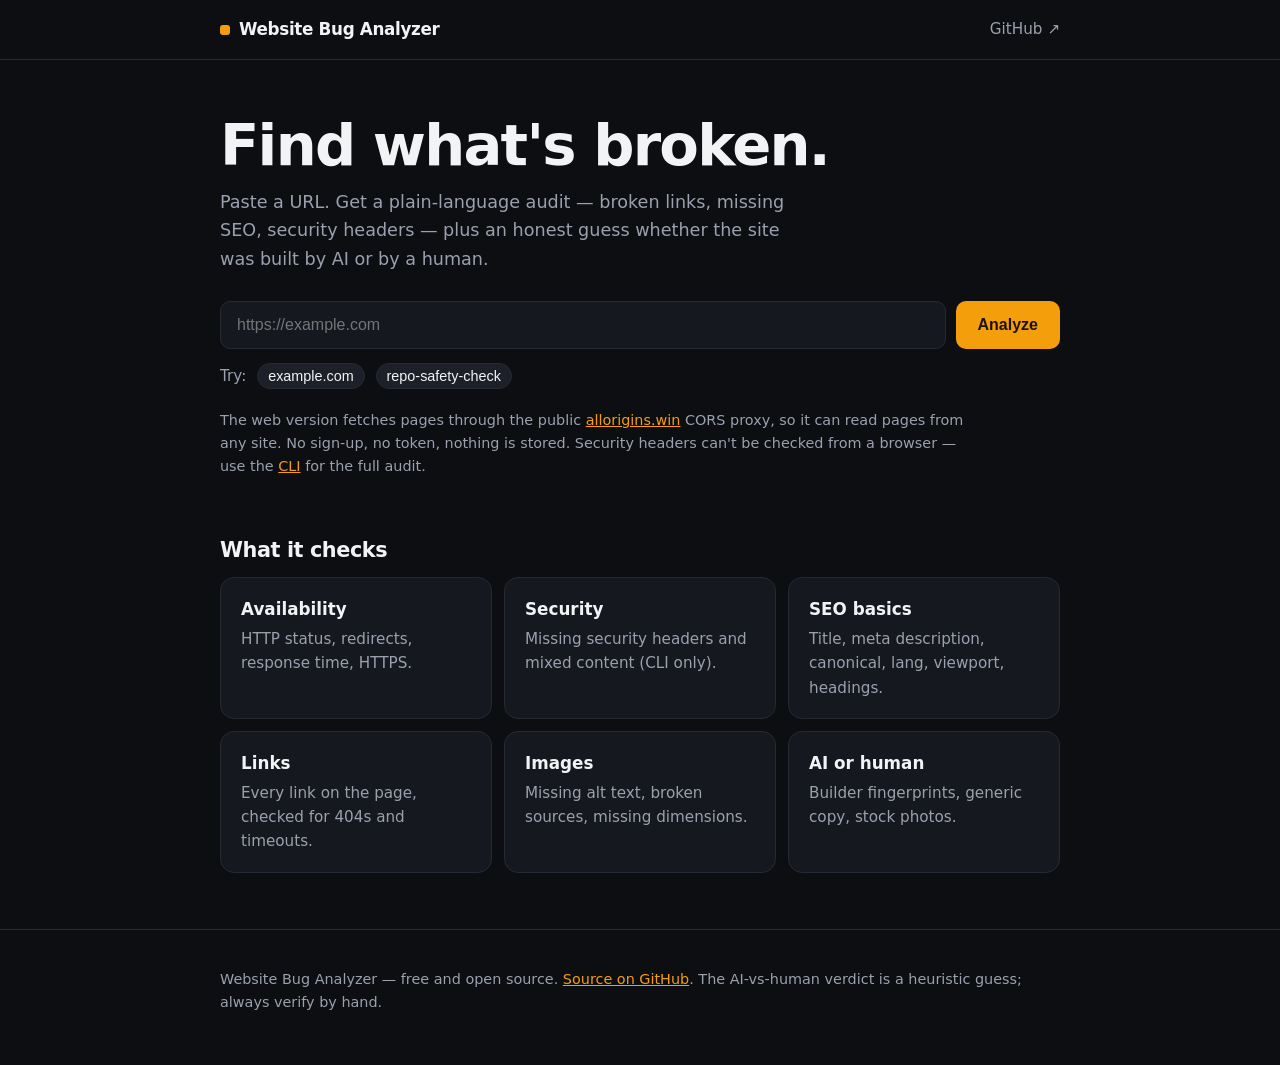
==== docs/index.html @ 870e61fa "Website Bug Analyzer v1.0.0: CLI + web audit for bugs and AI-vs-human signals" ====
<!DOCTYPE html>
<html lang="en">
<head>
  <meta charset="utf-8">
  <meta name="viewport" content="width=device-width, initial-scale=1">
  <title>Website Bug Analyzer — Find what's broken</title>
  <meta name="description" content="Paste any website URL and get a plain-language audit: broken links, missing SEO, security headers, and a heuristic guess whether the site was AI-built or human-built.">
  <link rel="canonical" href="https://akbar-lab-droid.github.io/website-bug-analyzer/">
  <link rel="stylesheet" href="styles.css">
</head>
<body>
  <header class="site-header">
    <div class="wrap header-row">
      <a class="brand" href="./">Website Bug Analyzer</a>
      <a class="github-link" href="https://github.com/Akbar-Lab-Droid/website-bug-analyzer">GitHub ↗</a>
    </div>
  </header>

  <main class="wrap">
    <section class="hero">
      <h1>Find what's broken.</h1>
      <p class="lede">Paste a URL. Get a plain-language audit — broken links, missing
      SEO, security headers — plus an honest guess whether the site was
      built by AI or by a human.</p>

      <form id="analyze-form" class="analyze-form">
        <label class="sr-only" for="url-input">Website URL</label>
        <input id="url-input" type="url" inputmode="url" required
               placeholder="https://example.com" autocomplete="off"
               spellcheck="false">
        <button id="analyze-btn" type="submit">Analyze</button>
      </form>
      <p class="examples">Try:
        <button type="button" class="chip" data-url="https://example.com">example.com</button>
        <button type="button" class="chip" data-url="https://akbar-lab-droid.github.io/repo-safety-check/">repo-safety-check</button>
      </p>
      <p class="proxy-note">The web version fetches pages through the public
      <a href="https://allorigins.win">allorigins.win</a> CORS proxy, so it can
      read pages from any site. No sign-up, no token, nothing is stored.
      Security headers can't be checked from a browser — use the
      <a href="https://github.com/Akbar-Lab-Droid/website-bug-analyzer">CLI</a>
      for the full audit.</p>
    </section>

    <section id="status" class="status" hidden></section>

    <section id="results" class="results" hidden>
      <div class="score-row">
        <div class="score-card">
          <div class="score-number"><span id="score-value">–</span><span class="score-max">/100</span></div>
          <div id="score-health" class="score-health">–</div>
          <p id="score-basics" class="score-basics"></p>
        </div>
        <div class="ai-card">
          <h2>AI or human?</h2>
          <p id="ai-verdict" class="ai-verdict">–</p>
          <p class="ai-note">Heuristic estimate, not proof. Based on public
          signals: meta generator, builder footers, generic copy, stock photos.</p>
          <ul id="ai-signals" class="ai-signals"></ul>
        </div>
      </div>

      <h2 id="findings-heading">Findings</h2>
      <p id="findings-summary" class="findings-summary"></p>
      <div id="findings"></div>
    </section>

    <section class="checks">
      <h2>What it checks</h2>
      <div class="check-grid">
        <article class="check-card"><h3>Availability</h3><p>HTTP status, redirects, response time, HTTPS.</p></article>
        <article class="check-card"><h3>Security</h3><p>Missing security headers and mixed content (CLI only).</p></article>
        <article class="check-card"><h3>SEO basics</h3><p>Title, meta description, canonical, lang, viewport, headings.</p></article>
        <article class="check-card"><h3>Links</h3><p>Every link on the page, checked for 404s and timeouts.</p></article>
        <article class="check-card"><h3>Images</h3><p>Missing alt text, broken sources, missing dimensions.</p></article>
        <article class="check-card"><h3>AI or human</h3><p>Builder fingerprints, generic copy, stock photos.</p></article>
      </div>
    </section>
  </main>

  <footer class="site-footer">
    <div class="wrap">
      <p>Website Bug Analyzer — free and open source.
      <a href="https://github.com/Akbar-Lab-Droid/website-bug-analyzer">Source on GitHub</a>.
      The AI-vs-human verdict is a heuristic guess; always verify by hand.</p>
    </div>
  </footer>

  <script src="app.js"></script>
</body>
</html>
---- docs/styles.css ----
/* Website Bug Analyzer — dark theme, one amber accent. Mobile-first. */

:root {
  --bg: #0d0e12;
  --surface: #16181f;
  --surface-2: #1d2029;
  --ink: #f2f3f5;
  --muted: #9aa0ae;
  --line: #262a35;
  --accent: #f59e0b;
  --accent-ink: #1a1206;
  --good: #34d399;
  --fair: #f59e0b;
  --poor: #f87171;
  --radius: 14px;
}

* { box-sizing: border-box; }

body {
  margin: 0;
  background: var(--bg);
  color: var(--ink);
  font-family: system-ui, -apple-system, "Segoe UI", Roboto, sans-serif;
  line-height: 1.6;
}

.wrap { max-width: 880px; margin: 0 auto; padding: 0 20px; }

a { color: var(--accent); }

.sr-only {
  position: absolute; width: 1px; height: 1px;
  overflow: hidden; clip: rect(0 0 0 0); white-space: nowrap;
}

/* Header */
.site-header { border-bottom: 1px solid var(--line); }
.header-row {
  display: flex; align-items: center; justify-content: space-between;
  padding: 16px 20px;
}
.brand {
  color: var(--ink); text-decoration: none; font-weight: 800;
  font-size: 1.05rem; letter-spacing: -0.02em;
}
.brand::before {
  content: ""; display: inline-block; width: 10px; height: 10px;
  border-radius: 3px; background: var(--accent); margin-right: 9px;
}
.github-link { color: var(--muted); text-decoration: none; font-size: 0.95rem; }
.github-link:hover { color: var(--ink); }

/* Hero */
.hero { padding: 56px 0 8px; }
.hero h1 {
  margin: 0 0 12px; font-size: clamp(2.4rem, 8vw, 3.6rem);
  line-height: 1.05; letter-spacing: -0.03em;
}
.lede { color: var(--muted); font-size: 1.1rem; max-width: 34em; margin: 0 0 28px; }

.analyze-form { display: flex; gap: 10px; }
.analyze-form input {
  flex: 1; min-width: 0; padding: 14px 16px; font-size: 1rem;
  color: var(--ink); background: var(--surface);
  border: 1px solid var(--line); border-radius: 10px; outline: none;
}
.analyze-form input:focus { border-color: var(--accent); }
.analyze-form button {
  padding: 14px 22px; font-size: 1rem; font-weight: 700;
  color: var(--accent-ink); background: var(--accent);
  border: none; border-radius: 10px; cursor: pointer; white-space: nowrap;
}
.analyze-form button:disabled { opacity: 0.55; cursor: wait; }

.examples { margin: 14px 0 0; color: var(--muted); font-size: 0.95rem; }
.chip {
  margin-left: 6px; padding: 4px 10px; font-size: 0.9rem;
  color: var(--ink); background: var(--surface-2);
  border: 1px solid var(--line); border-radius: 999px; cursor: pointer;
}
.chip:hover { border-color: var(--accent); }

.proxy-note { color: var(--muted); font-size: 0.9rem; max-width: 52em; margin: 20px 0 0; }

/* Status + results */
.status {
  margin: 32px 0 0; padding: 16px 18px; color: var(--muted);
  background: var(--surface); border: 1px solid var(--line);
  border-radius: var(--radius);
}
.status.error { color: var(--poor); }

.results { margin-top: 36px; }
.score-row { display: grid; gap: 16px; grid-template-columns: 1fr; }
.score-card, .ai-card {
  background: var(--surface); border: 1px solid var(--line);
  border-radius: var(--radius); padding: 24px;
}
.score-number { font-size: 3.2rem; font-weight: 800; line-height: 1; letter-spacing: -0.03em; }
.score-max { font-size: 1.2rem; color: var(--muted); font-weight: 600; }
.score-health { font-size: 1.25rem; font-weight: 700; margin-top: 8px; }
.score-health.good { color: var(--good); }
.score-health.fair { color: var(--fair); }
.score-health.poor { color: var(--poor); }
.score-basics { color: var(--muted); margin: 10px 0 0; font-size: 0.95rem; }

.ai-card h2, .results h2, .checks h2 { margin: 0 0 10px; font-size: 1.3rem; letter-spacing: -0.02em; }
.ai-verdict { font-size: 1.5rem; font-weight: 800; margin: 0 0 8px; letter-spacing: -0.02em; }
.ai-note { color: var(--muted); font-size: 0.9rem; margin: 0 0 12px; }
.ai-signals { margin: 0; padding-left: 20px; color: var(--muted); }
.ai-signals li { margin-bottom: 4px; }

.findings-summary { color: var(--muted); margin: 0 0 16px; }
.finding-group { margin-bottom: 20px; }
.finding-group h3 { margin: 0 0 8px; font-size: 1rem; text-transform: uppercase; letter-spacing: 0.06em; }
.finding-group.high h3 { color: var(--poor); }
.finding-group.medium h3 { color: var(--fair); }
.finding-group.low h3 { color: var(--muted); }
.finding {
  padding: 12px 14px; margin-bottom: 8px; background: var(--surface);
  border: 1px solid var(--line); border-left: 3px solid var(--muted);
  border-radius: 8px; overflow-wrap: anywhere;
}
.finding-group.high .finding { border-left-color: var(--poor); }
.finding-group.medium .finding { border-left-color: var(--fair); }
.finding .category { font-weight: 700; }

/* What it checks */
.checks { margin: 48px 0 56px; }
.check-grid { display: grid; gap: 12px; grid-template-columns: 1fr; }
.check-card {
  background: var(--surface); border: 1px solid var(--line);
  border-radius: var(--radius); padding: 18px 20px;
}
.check-card h3 { margin: 0 0 4px; font-size: 1.05rem; }
.check-card p { margin: 0; color: var(--muted); font-size: 0.95rem; }

/* Footer */
.site-footer {
  border-top: 1px solid var(--line); padding: 24px 0 36px;
  color: var(--muted); font-size: 0.9rem;
}

@media (min-width: 640px) {
  .score-row { grid-template-columns: 1fr 1.4fr; }
  .check-grid { grid-template-columns: 1fr 1fr; }
}

@media (min-width: 900px) {
  .check-grid { grid-template-columns: 1fr 1fr 1fr; }
}

@media (prefers-reduced-motion: reduce) {
  * { transition: none !important; animation: none !important; }
}
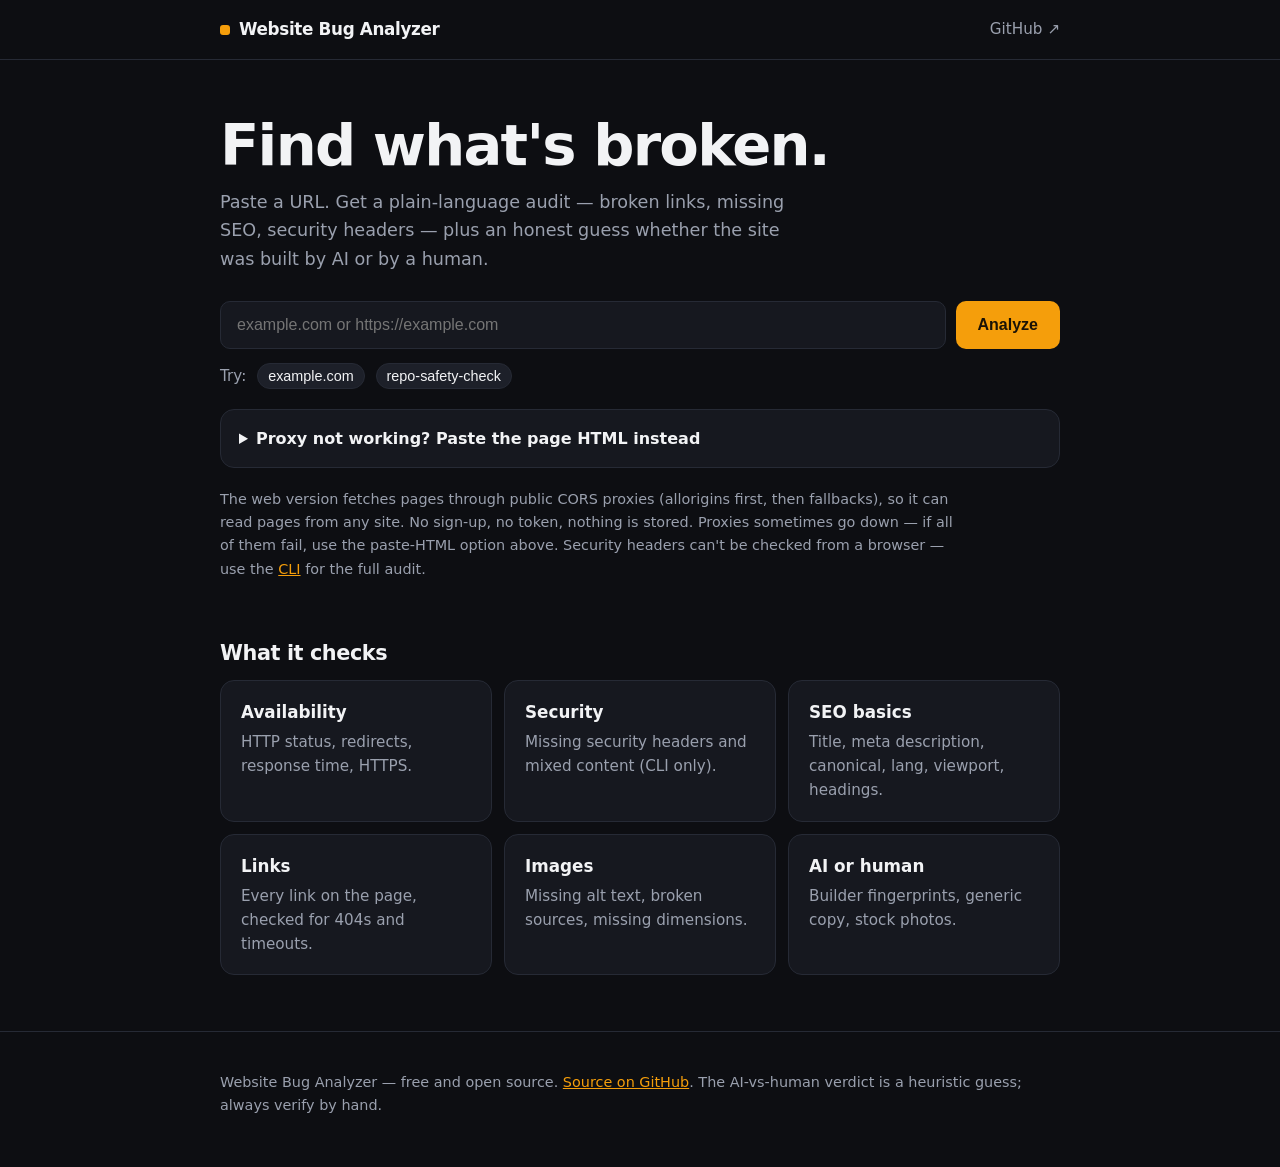
==== commit 892fe9ba: "Fix web analyzer: bare domains, multi-proxy fallback, paste-HTML mode" ====
--- a/docs/index.html
+++ b/docs/index.html
@@ -25,8 +25,8 @@
 
       <form id="analyze-form" class="analyze-form">
         <label class="sr-only" for="url-input">Website URL</label>
-        <input id="url-input" type="url" inputmode="url" required
-               placeholder="https://example.com" autocomplete="off"
+        <input id="url-input" type="text" inputmode="url" required
+               placeholder="example.com or https://example.com" autocomplete="off"
                spellcheck="false">
         <button id="analyze-btn" type="submit">Analyze</button>
       </form>
@@ -34,11 +34,25 @@
         <button type="button" class="chip" data-url="https://example.com">example.com</button>
         <button type="button" class="chip" data-url="https://akbar-lab-droid.github.io/repo-safety-check/">repo-safety-check</button>
       </p>
-      <p class="proxy-note">The web version fetches pages through the public
-      <a href="https://allorigins.win">allorigins.win</a> CORS proxy, so it can
-      read pages from any site. No sign-up, no token, nothing is stored.
-      Security headers can't be checked from a browser — use the
-      <a href="https://github.com/Akbar-Lab-Droid/website-bug-analyzer">CLI</a>
+      <details class="paste-fallback">
+        <summary>Proxy not working? Paste the page HTML instead</summary>
+        <p class="paste-hint">Open the page in your browser, press Ctrl+U
+        (View Source), copy everything, and paste it here. The audit runs
+        entirely in your browser — no proxy needed for the page itself.</p>
+        <textarea id="html-input" rows="6" spellcheck="false"
+          placeholder="&lt;!doctype html&gt;&#10;&lt;html&gt;..."></textarea>
+        <div class="paste-row">
+          <input id="html-url-input" type="text" autocomplete="off" spellcheck="false"
+                 placeholder="Page URL (optional, e.g. example.com)">
+          <button id="paste-btn" type="button">Analyze pasted HTML</button>
+        </div>
+      </details>
+      <p class="proxy-note">The web version fetches pages through public
+      CORS proxies (allorigins first, then fallbacks), so it can read
+      pages from any site. No sign-up, no token, nothing is stored.
+      Proxies sometimes go down — if all of them fail, use the paste-HTML
+      option above. Security headers can't be checked from a browser —
+      use the <a href="https://github.com/Akbar-Lab-Droid/website-bug-analyzer">CLI</a>
       for the full audit.</p>
     </section>
 
--- a/docs/styles.css
+++ b/docs/styles.css
@@ -83,6 +83,32 @@
 
 .proxy-note { color: var(--muted); font-size: 0.9rem; max-width: 52em; margin: 20px 0 0; }
 
+/* Paste-HTML fallback */
+.paste-fallback {
+  margin-top: 20px; padding: 16px 18px; background: var(--surface);
+  border: 1px solid var(--line); border-radius: var(--radius);
+}
+.paste-fallback summary { cursor: pointer; font-weight: 700; color: var(--ink); }
+.paste-hint { color: var(--muted); font-size: 0.95rem; margin: 10px 0; }
+.paste-fallback textarea {
+  width: 100%; padding: 12px 14px; font-size: 0.9rem; font-family: ui-monospace, monospace;
+  color: var(--ink); background: var(--surface-2);
+  border: 1px solid var(--line); border-radius: 10px; outline: none; resize: vertical;
+}
+.paste-fallback textarea:focus, .paste-row input:focus { border-color: var(--accent); }
+.paste-row { display: flex; gap: 10px; margin-top: 10px; }
+.paste-row input {
+  flex: 1; min-width: 0; padding: 12px 14px; font-size: 1rem;
+  color: var(--ink); background: var(--surface-2);
+  border: 1px solid var(--line); border-radius: 10px; outline: none;
+}
+.paste-row button {
+  padding: 12px 18px; font-size: 1rem; font-weight: 700;
+  color: var(--accent-ink); background: var(--accent);
+  border: none; border-radius: 10px; cursor: pointer; white-space: nowrap;
+}
+.paste-row button:disabled { opacity: 0.55; cursor: wait; }
+
 /* Status + results */
 .status {
   margin: 32px 0 0; padding: 16px 18px; color: var(--muted);
@@ -142,6 +168,11 @@
   color: var(--muted); font-size: 0.9rem;
 }
 
+@media (max-width: 560px) {
+  .analyze-form, .paste-row { flex-direction: column; }
+  .analyze-form button, .paste-row button { width: 100%; }
+}
+
 @media (min-width: 640px) {
   .score-row { grid-template-columns: 1fr 1.4fr; }
   .check-grid { grid-template-columns: 1fr 1fr; }
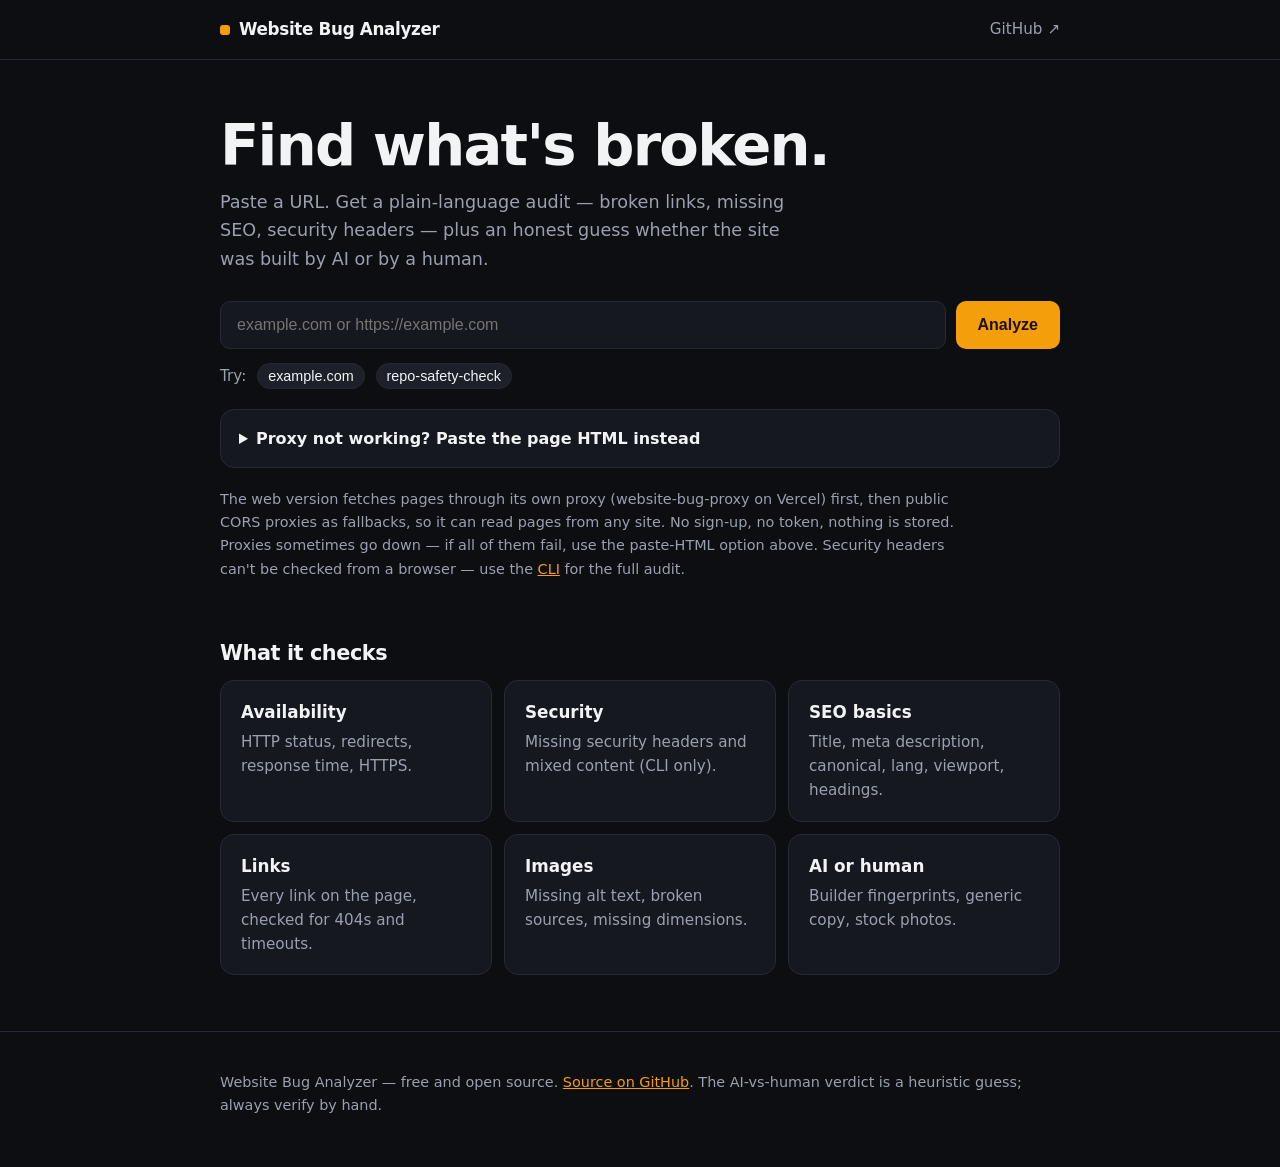
==== commit c9f5c8f6: "Use first-party Vercel proxy first, public proxies as fallback" ====
--- a/docs/index.html
+++ b/docs/index.html
@@ -47,9 +47,10 @@
           <button id="paste-btn" type="button">Analyze pasted HTML</button>
         </div>
       </details>
-      <p class="proxy-note">The web version fetches pages through public
-      CORS proxies (allorigins first, then fallbacks), so it can read
-      pages from any site. No sign-up, no token, nothing is stored.
+      <p class="proxy-note">The web version fetches pages through its own
+      proxy (website-bug-proxy on Vercel) first, then public CORS proxies
+      as fallbacks, so it can read pages from any site. No sign-up, no
+      token, nothing is stored.
       Proxies sometimes go down — if all of them fail, use the paste-HTML
       option above. Security headers can't be checked from a browser —
       use the <a href="https://github.com/Akbar-Lab-Droid/website-bug-analyzer">CLI</a>
